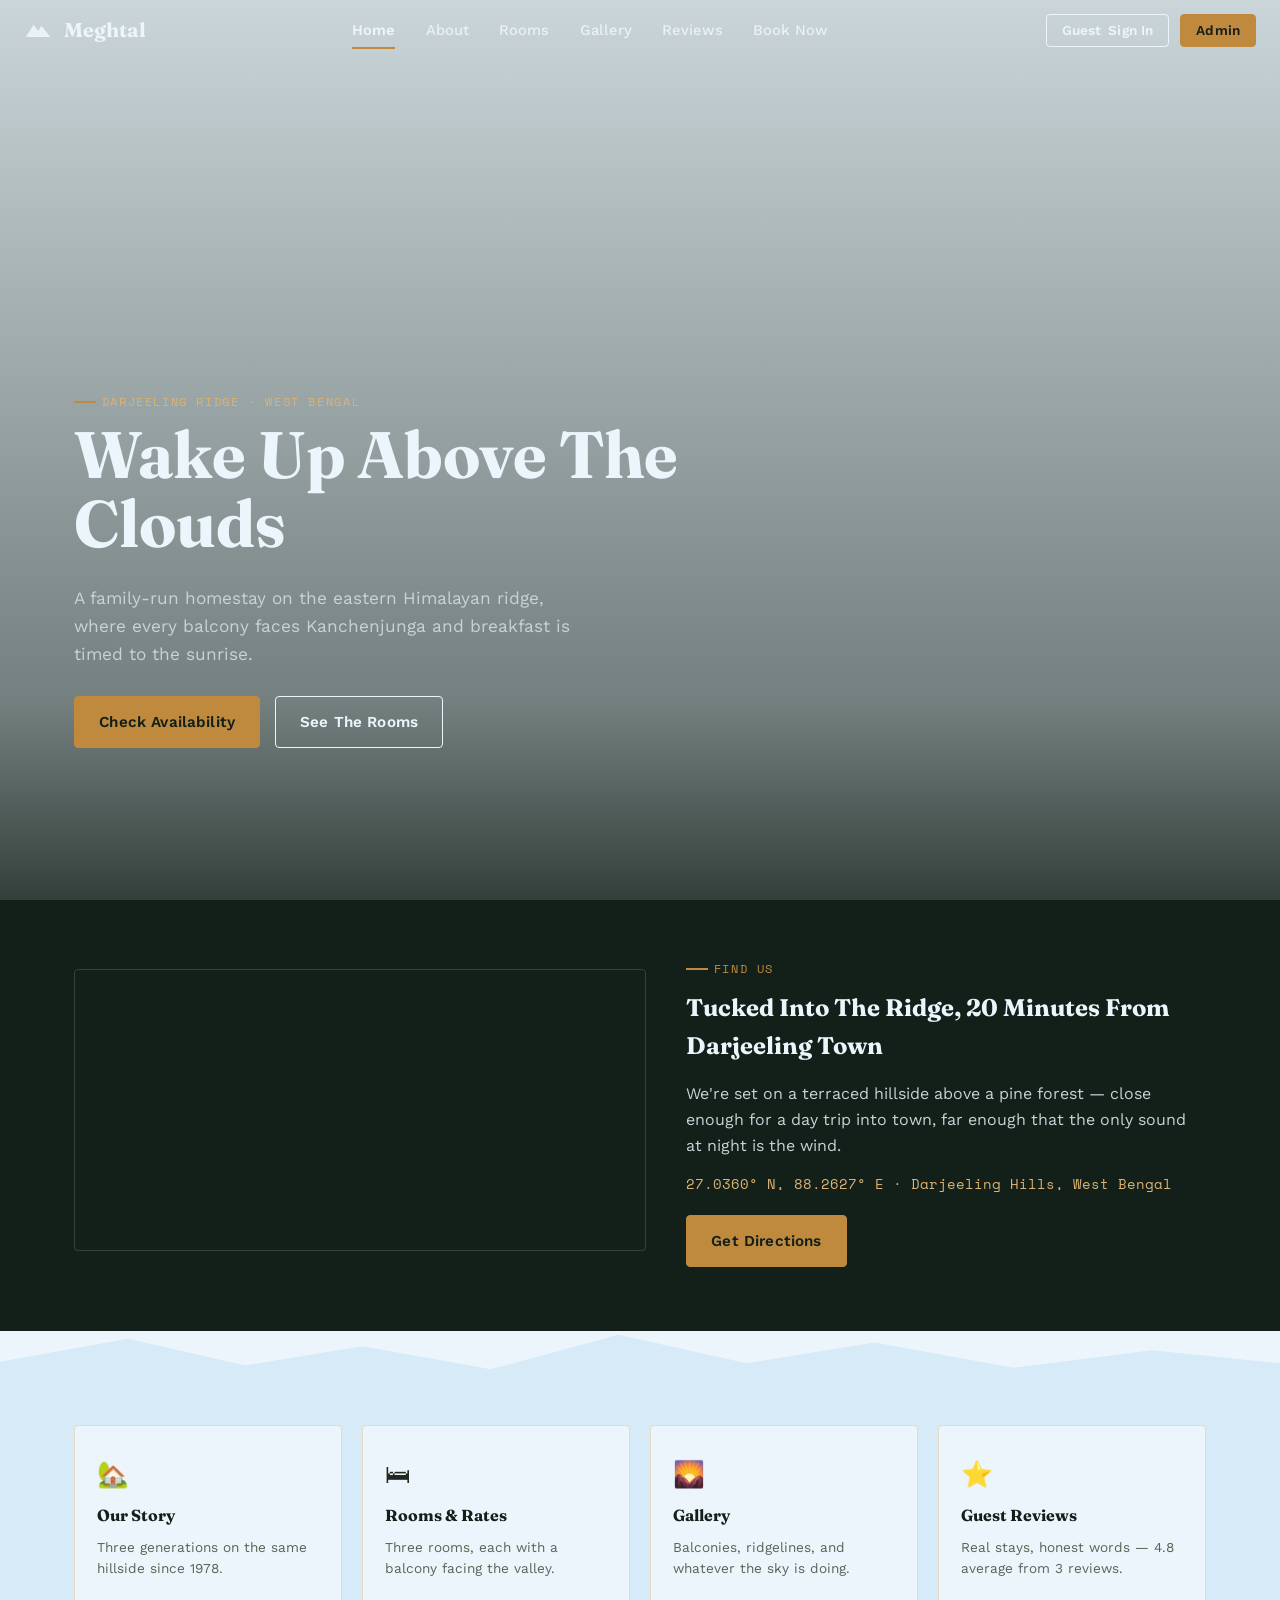
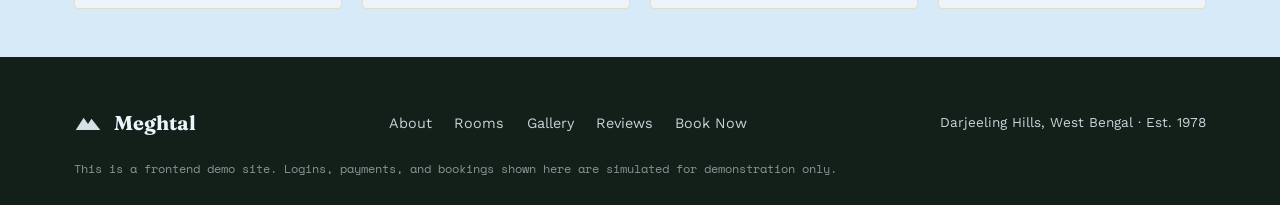
==== index.html @ 8d08bd05 "first commit" ====
<!DOCTYPE html>
<html lang="en">
<head>
  <meta charset="UTF-8">
  <meta name="viewport" content="width=device-width, initial-scale=1.0">
  <title>Meghtal — A Mountain Homestay</title>
  <link rel="preconnect" href="https://fonts.googleapis.com">
  <link rel="preconnect" href="https://fonts.gstatic.com" crossorigin>
  <link href="https://fonts.googleapis.com/css2?family=Fraunces:opsz,wght@9..144,400;9..144,600;9..144,700;9..144,900&family=Work+Sans:wght@400;500;600&family=Space+Mono:wght@400;700&display=swap" rel="stylesheet">
  <link rel="stylesheet" href="css/style.css">
  <style>
    /* ---- Hero ---- */
    .hero {
      position: relative;
      min-height: 100vh;
      display: flex;
      align-items: flex-end;
      background:
        linear-gradient(180deg, rgba(18,32,25,.15) 0%, rgba(18,32,25,.55) 78%, rgba(18,32,25,.85) 100%),
        url('https://images.unsplash.com/photo-1470770841072-f978cf4d019e?auto=format&fit=crop&w=1920&q=80') center/cover no-repeat;
      color: var(--snow);
    }
    .hero-inner { padding: 120px 24px 64px; max-width: var(--maxw); margin: 0 auto; width: 100%; }
    .hero h1 { color: var(--snow); font-size: clamp(2.1rem, 5.6vw, 4.1rem); line-height: 1.05; max-width: 14ch; }
    .hero p.lede { max-width: 46ch; font-size: 1.08rem; color: var(--mist-light); margin-bottom: 1.6em; }
    .hero-ctas { display: flex; gap: .9em; flex-wrap: wrap; }

    /* ---- Location ---- */
    .locate { background: var(--pine-dark); color: var(--snow); padding: 52px 0 0; }
    .locate-grid { display: grid; grid-template-columns: 1.1fr 1fr; gap: 40px; align-items: center; padding-bottom: 64px; }
    .locate-map { border-radius: var(--radius); overflow: hidden; border: 1px solid rgba(255,255,255,.15); cursor: pointer; position: relative; }
    .locate-map iframe { width: 100%; height: 280px; border: 0; display: block; pointer-events: none; }
    .locate-map .tap { position: absolute; inset: 0; display: flex; align-items: center; justify-content: center; background: rgba(18,32,25,0); transition: background .2s; }
    .locate-map:hover .tap { background: rgba(18,32,25,.25); }
    .locate-map .tap span { opacity: 0; background: var(--amber); color: var(--pine-dark); padding: .6em 1.1em; border-radius: var(--radius); font-weight: 600; font-size: .85rem; transition: opacity .2s; }
    .locate-map:hover .tap span { opacity: 1; }
    .locate-text p { color: var(--mist-light); }
    .locate-addr { font-family: 'Space Mono', monospace; font-size: .85rem; color: var(--amber-light); margin: 1em 0 1.4em; }

    /* ---- Quick-links strip ---- */
    .quicklinks {
      background: var(--parchment);
      padding: 48px 0;
    }
    .ql-grid {
      display: grid;
      grid-template-columns: repeat(4, 1fr);
      gap: 20px;
    }
    .ql-card {
      background: var(--snow);
      border: 1px solid #E3DCC9;
      border-radius: var(--radius);
      padding: 28px 22px;
      text-decoration: none;
      color: var(--ink);
      display: flex;
      flex-direction: column;
      gap: .5em;
      transition: box-shadow .2s, transform .2s;
    }
    .ql-card:hover { box-shadow: 0 6px 24px rgba(18,32,25,.1); transform: translateY(-2px); }
    .ql-card .icon { font-size: 1.6rem; }
    .ql-card h3 { font-size: 1rem; margin: 0; }
    .ql-card p { font-size: .85rem; color: #5A6358; margin: 0; }

    @media (max-width: 1024px) { .locate-grid { grid-template-columns: 1fr; } .ql-grid { grid-template-columns: repeat(2, 1fr); } }
    @media (max-width: 640px)  { .ql-grid { grid-template-columns: 1fr; } .hero-inner { padding: 100px 20px 46px; } }
  </style>
</head>
<body>

<!-- NAV -->
<header class="nav" id="siteNav">
  <a href="index.html" class="brand">
    <svg viewBox="0 0 32 32" fill="none"><path d="M2 24 L11 10 L16 17 L20 11 L30 24 Z" fill="currentColor" opacity="0.9"/></svg>
    Meghtal
  </a>
  <nav class="links" id="navLinks">
    <a href="index.html">Home</a>
    <a href="about.html">About</a>
    <a href="rooms.html">Rooms</a>
    <a href="gallery.html">Gallery</a>
    <a href="reviews.html">Reviews</a>
    <a href="book.html">Book Now</a>
  </nav>
  <div class="navRight">
    <span id="authStatus" style="font-size:.82rem; font-family:'Space Mono',monospace;"></span>
    <button class="btn small" id="btnUserLogin"><span class="txt">Guest</span> Sign In</button>
    <button class="btn amber small" id="btnAdminLogin">Admin</button>
    <button class="hamburger" id="hamBtn"><span></span><span></span><span></span></button>
  </div>
</header>

<div class="mobileMenu" id="mobileMenu">
  <button class="closeX" id="mobileClose">&times;</button>
  <a href="index.html">Home</a>
  <a href="about.html">About</a>
  <a href="rooms.html">Rooms</a>
  <a href="gallery.html">Gallery</a>
  <a href="reviews.html">Reviews</a>
  <a href="book.html">Book Now</a>
</div>

<!-- HERO -->
<section class="hero" id="home">
  <div class="hero-inner">
    <div class="eyebrow" style="color:var(--amber-light);">Darjeeling Ridge · West Bengal</div>
    <h1>Wake Up Above The Clouds</h1>
    <p class="lede">A family-run homestay on the eastern Himalayan ridge, where every balcony faces Kanchenjunga and breakfast is timed to the sunrise.</p>
    <div class="hero-ctas">
      <a href="book.html" class="btn amber">Check Availability</a>
      <a href="rooms.html" class="btn outline">See The Rooms</a>
    </div>
  </div>
</section>

<!-- LOCATION -->
<section class="locate">
  <div class="container locate-grid">
    <div class="locate-map" id="mapClick">
      <iframe loading="lazy" src="https://maps.google.com/maps?q=27.0360,88.2627&z=13&output=embed"></iframe>
      <div class="tap"><span>Open in Google Maps →</span></div>
    </div>
    <div class="locate-text">
      <div class="eyebrow" style="color:var(--amber);">Find Us</div>
      <h2 style="color:var(--snow);">Tucked Into The Ridge, 20 Minutes From Darjeeling Town</h2>
      <p>We're set on a terraced hillside above a pine forest — close enough for a day trip into town, far enough that the only sound at night is the wind.</p>
      <div class="locate-addr">27.0360° N, 88.2627° E · Darjeeling Hills, West Bengal</div>
      <a class="btn amber" href="https://www.google.com/maps?q=27.0360,88.2627" target="_blank" rel="noopener">Get Directions</a>
    </div>
  </div>
</section>

<svg class="ridge parchment" viewBox="0 0 1200 60" preserveAspectRatio="none"><path d="M0 60 L0 40 L120 10 L230 45 L340 20 L460 50 L580 5 L700 42 L820 15 L950 48 L1080 25 L1200 42 L1200 60 Z"/></svg>

<!-- QUICK LINKS -->
<section class="quicklinks">
  <div class="container">
    <div class="ql-grid">
      <a href="about.html" class="ql-card">
        <div class="icon">🏡</div>
        <h3>Our Story</h3>
        <p>Three generations on the same hillside since 1978.</p>
      </a>
      <a href="rooms.html" class="ql-card">
        <div class="icon">🛏</div>
        <h3>Rooms &amp; Rates</h3>
        <p>Three rooms, each with a balcony facing the valley.</p>
      </a>
      <a href="gallery.html" class="ql-card">
        <div class="icon">🌄</div>
        <h3>Gallery</h3>
        <p>Balconies, ridgelines, and whatever the sky is doing.</p>
      </a>
      <a href="reviews.html" class="ql-card">
        <div class="icon">⭐</div>
        <h3>Guest Reviews</h3>
        <p>Real stays, honest words — 4.8 average from 3 reviews.</p>
      </a>
    </div>
  </div>
</section>

<!-- FOOTER -->
<footer>
  <div class="container">
    <div class="footer-grid">
      <a href="index.html" class="brand">
        <svg viewBox="0 0 32 32" fill="none"><path d="M2 24 L11 10 L16 17 L20 11 L30 24 Z" fill="currentColor" opacity="0.9"/></svg>
        Meghtal
      </a>
      <nav class="footer-nav">
        <a href="about.html">About</a>
        <a href="rooms.html">Rooms</a>
        <a href="gallery.html">Gallery</a>
        <a href="reviews.html">Reviews</a>
        <a href="book.html">Book Now</a>
      </nav>
      <div style="font-size:.85rem;">Darjeeling Hills, West Bengal · Est. 1978</div>
    </div>
    <div class="fine">This is a frontend demo site. Logins, payments, and bookings shown here are simulated for demonstration only.</div>
  </div>
</footer>

<!-- AUTH MODALS (shared across all pages) -->
<div class="overlay" id="adminOverlay">
  <div class="modal">
    <button class="closeX" data-close="adminOverlay">&times;</button>
    <h3>Admin Sign In</h3>
    <div class="hint">demo credentials — admin / mountain2026</div>
    <div class="field"><label>Username</label><input type="text" id="adminUser"></div>
    <div class="field"><label>Password</label><input type="password" id="adminPass"></div>
    <button class="btn amber" id="adminSubmit" style="width:100%;justify-content:center;">Sign In</button>
    <div class="err" id="adminErr"></div>
  </div>
</div>

<div class="overlay" id="userOverlay">
  <div class="modal">
    <button class="closeX" data-close="userOverlay">&times;</button>
    <h3>Guest Sign In</h3>
    <div class="hint">No password needed — just tell us who you are</div>
    <div class="field"><label>Your Name</label><input type="text" id="userName"></div>
    <div class="field"><label>Email</label><input type="email" id="userEmail"></div>
    <button class="btn amber" id="userSubmit" style="width:100%;justify-content:center;">Continue</button>
    <div class="err" id="userErr"></div>
  </div>
</div>

<div class="toast" id="toast"></div>

<script src="js/app.js"></script>
<script>
  document.getElementById('mapClick').addEventListener('click', () => {
    window.open('https://www.google.com/maps?q=27.0360,88.2627', '_blank');
  });
</script>
</body>
</html>
---- css/style.css ----
/* ================================================
   Meghtal Homestay — Shared Stylesheet
   ================================================ */

:root {
  --pine: #1F3B2C;
  --pine-light: #3B5D46;
  --pine-dark: #122019;
  --mist: #8CA3AE;
  --mist-light: #C7D3D6;
  --amber: #C08A3E;
  --amber-light: #DDB273;
  --parchment: #D6EAF8;   /* was #EFE8D8 — now light sky blue */
  --snow: #EBF5FB;         /* was #FBFAF7 — now very light sky blue */
  --ink: #23281F;
  --gold: #D9A441;
  --danger: #A34A3B;
  --radius: 4px;
  --maxw: 1180px;
}

*, *::before, *::after { box-sizing: border-box; }
html { scroll-behavior: smooth; }
body {
  margin: 0;
  background: var(--snow);
  color: var(--ink);
  font-family: 'Work Sans', sans-serif;
  font-size: 16px;
  line-height: 1.6;
  -webkit-font-smoothing: antialiased;
}
h1, h2, h3, h4 {
  font-family: 'Fraunces', serif;
  margin: 0 0 .4em;
  color: var(--pine-dark);
  font-weight: 700;
}
.eyebrow {
  font-family: 'Space Mono', monospace;
  font-size: .72rem;
  letter-spacing: .14em;
  text-transform: uppercase;
  color: var(--amber);
  display: inline-flex;
  align-items: center;
  gap: .5em;
  margin-bottom: .9em;
}
.eyebrow::before {
  content: '';
  width: 22px;
  height: 2px;
  background: var(--amber);
  display: inline-block;
}
a { color: inherit; }
img { max-width: 100%; display: block; }
.container { max-width: var(--maxw); margin: 0 auto; padding: 0 24px; }
button { font-family: inherit; cursor: pointer; }

/* ---- Buttons ---- */
.btn {
  display: inline-flex;
  align-items: center;
  gap: .5em;
  padding: .85em 1.6em;
  border-radius: var(--radius);
  border: 1.5px solid var(--pine);
  background: var(--pine);
  color: var(--snow);
  font-weight: 600;
  font-size: .95rem;
  letter-spacing: .01em;
  transition: transform .15s ease, background .15s ease;
  text-decoration: none;
  cursor: pointer;
}
.btn:hover { background: var(--pine-light); transform: translateY(-1px); }
.btn.outline { background: transparent; color: var(--snow); border-color: var(--snow); }
.btn.outline:hover { background: rgba(255,255,255,.12); }
.btn.amber { background: var(--amber); border-color: var(--amber); color: var(--pine-dark); }
.btn.amber:hover { background: var(--amber-light); }
.btn.ghost { background: transparent; color: var(--pine); border-color: var(--pine-light); }
.btn.ghost:hover { background: var(--parchment); }
.btn.small { padding: .45em 1em; font-size: .82rem; }
.btn:disabled { opacity: .5; cursor: not-allowed; }

/* ---- Ridgeline divider ---- */
.ridge { width: 100%; height: 46px; display: block; }
.ridge path { fill: var(--pine); }
.ridge.flip { transform: rotate(180deg); }
.ridge.parchment path { fill: var(--parchment); }
.ridge.snow path { fill: var(--snow); }

/* ---- NAV ---- */
header.nav {
  position: fixed;
  top: 0; left: 0; right: 0;
  z-index: 500;
  display: flex;
  align-items: center;
  justify-content: space-between;
  padding: 14px 24px;
  transition: background .25s ease, box-shadow .25s ease, padding .25s ease;
}
header.nav.solid {
  background: rgba(214, 234, 248, 0.96);
  backdrop-filter: blur(6px);
  box-shadow: 0 1px 0 rgba(0,0,0,.06);
  padding: 10px 24px;
}
.brand {
  display: flex;
  align-items: center;
  gap: .6em;
  font-family: 'Fraunces', serif;
  font-weight: 700;
  font-size: 1.25rem;
  color: var(--snow);
  text-decoration: none;
}
header.nav.solid .brand { color: var(--pine-dark); }
.brand svg { width: 28px; height: 28px; }

nav.links { display: flex; gap: 1.9em; align-items: center; }
nav.links a {
  font-size: .92rem;
  font-weight: 500;
  color: var(--snow);
  text-decoration: none;
  opacity: .9;
  position: relative;
}
header.nav.solid nav.links a { color: var(--ink); }
nav.links a.active { opacity: 1; font-weight: 600; }
nav.links a.active::after {
  content: '';
  position: absolute;
  left: 0; right: 0; bottom: -7px;
  height: 2px;
  background: var(--amber);
}

/* Nav on non-hero pages (always solid) */
header.nav.page-nav {
  background: rgba(214, 234, 248, 0.97);
  backdrop-filter: blur(6px);
  box-shadow: 0 1px 0 rgba(0,0,0,.06);
  padding: 10px 24px;
}
header.nav.page-nav .brand { color: var(--pine-dark); }
header.nav.page-nav nav.links a { color: var(--ink); }
header.nav.page-nav .hamburger span { background: var(--pine-dark); }

.navRight { display: flex; align-items: center; gap: .7em; }
.navRight .btn { padding: .55em 1.1em; font-size: .85rem; }

/* Guest Sign In button — always visible regardless of nav state */
#btnUserLogin {
  background: transparent;
  border: 1.5px solid var(--snow);
  color: var(--snow);
}
#btnUserLogin:hover {
  background: rgba(255,255,255,.15);
}
/* When nav is solid (scrolled) or on a page-nav, switch to dark style */
header.nav.solid #btnUserLogin,
header.nav.page-nav #btnUserLogin {
  border-color: var(--pine);
  color: var(--pine);
  background: transparent;
}
header.nav.solid #btnUserLogin:hover,
header.nav.page-nav #btnUserLogin:hover {
  background: #c2dff0;
}

.hamburger {
  display: none;
  flex-direction: column;
  gap: 5px;
  background: none;
  border: none;
  padding: 6px;
}
.hamburger span { width: 24px; height: 2px; background: var(--snow); }
header.nav.solid .hamburger span { background: var(--pine-dark); }

.mobileMenu {
  display: none;
  position: fixed;
  top: 0; right: 0;
  width: 78%; max-width: 320px; height: 100vh;
  background: var(--pine-dark);
  z-index: 600;
  padding: 26px 22px;
  flex-direction: column;
  gap: 1.4em;
  transform: translateX(100%);
  transition: transform .25s ease;
}
.mobileMenu.open { transform: translateX(0); }
.mobileMenu a { color: var(--snow); text-decoration: none; font-size: 1.05rem; }
.mobileMenu .closeX { align-self: flex-end; background: none; border: none; color: var(--snow); font-size: 1.4rem; cursor: pointer; }

/* ---- Sections ---- */
section { padding: 88px 0; }
section.parchment { background: var(--parchment); }
section.dark-section { background: var(--pine-dark); color: var(--snow); }
.section-head { max-width: 640px; margin-bottom: 3em; }
.section-head p { color: #4B5548; font-size: 1.05rem; }

/* Page hero banner (non-index pages) */
.page-hero {
  padding: 140px 0 64px;
  background: linear-gradient(180deg, var(--pine-dark) 0%, var(--pine) 100%);
  color: var(--snow);
  text-align: center;
}
.page-hero h1 { color: var(--snow); font-size: clamp(2rem, 4vw, 3.2rem); }
.page-hero p { color: var(--mist-light); max-width: 52ch; margin: .6em auto 0; font-size: 1.05rem; }

/* ---- Forms ---- */
.field { margin-bottom: 1em; }
.field label {
  display: block;
  font-size: .78rem;
  text-transform: uppercase;
  letter-spacing: .05em;
  color: var(--pine-dark);
  margin-bottom: .4em;
  font-family: 'Space Mono', monospace;
}
.field input,
.field textarea,
.field select {
  width: 100%;
  padding: .75em .8em;
  border: 1px solid #CFC6AC;
  border-radius: 3px;
  font-family: 'Work Sans', sans-serif;
  font-size: .94rem;
  background: #fff;
}
.field textarea { resize: vertical; min-height: 80px; }
.grid2 { display: grid; grid-template-columns: 1fr 1fr; gap: 14px; }
.err { color: var(--danger); font-size: .85rem; min-height: 1.2em; margin-top: .4em; }

/* ---- Modals ---- */
.overlay {
  position: fixed; inset: 0;
  background: rgba(18,32,25,.55);
  z-index: 900;
  display: none;
  align-items: center;
  justify-content: center;
  padding: 20px;
}
.overlay.open { display: flex; }
.modal {
  background: var(--snow);
  border-radius: var(--radius);
  max-width: 420px;
  width: 100%;
  padding: 30px;
  position: relative;
}
.modal .closeX {
  position: absolute; top: 14px; right: 16px;
  background: none; border: none;
  font-size: 1.3rem; color: #8B8B7C; cursor: pointer;
}
.modal h3 { margin-bottom: .2em; }
.modal .hint { font-size: .8rem; color: #8B8B7C; margin-bottom: 1.2em; font-family: 'Space Mono', monospace; }
.confirm-card { text-align: center; }
.confirm-card .ref {
  font-family: 'Space Mono', monospace;
  background: var(--parchment);
  padding: .7em 1em;
  border-radius: 3px;
  margin: 1em 0;
  font-weight: 700;
  letter-spacing: .05em;
}

/* ---- Toast ---- */
.toast {
  position: fixed; bottom: 26px; left: 50%;
  transform: translateX(-50%);
  background: var(--pine-dark); color: var(--snow);
  padding: 14px 22px;
  border-radius: var(--radius);
  z-index: 1000;
  font-size: .9rem;
  display: none;
  box-shadow: 0 6px 24px rgba(0,0,0,.25);
}
.toast.show { display: block; }

/* ---- Footer ---- */
footer {
  background: var(--pine-dark);
  color: var(--mist-light);
  padding: 50px 0 26px;
}
.footer-grid {
  display: flex;
  justify-content: space-between;
  flex-wrap: wrap;
  gap: 1.4em;
  align-items: center;
}
.footer-grid .brand { color: var(--snow); }
.footer-nav { display: flex; gap: 1.4em; flex-wrap: wrap; }
.footer-nav a { color: var(--mist-light); text-decoration: none; font-size: .9rem; transition: color .15s; }
.footer-nav a:hover { color: var(--snow); }
footer .fine {
  font-size: .78rem; opacity: .65;
  margin-top: 1.6em;
  font-family: 'Space Mono', monospace;
}

/* ---- Responsive ---- */
@media (max-width: 1024px) {
  .grid2 { grid-template-columns: 1fr; }
}
@media (max-width: 640px) {
  nav.links { display: none; }
  .hamburger { display: flex; }
  .mobileMenu { display: flex; }
  section { padding: 60px 0; }
  .page-hero { padding: 110px 0 48px; }
  .navRight .btn span.txt { display: none; }
}
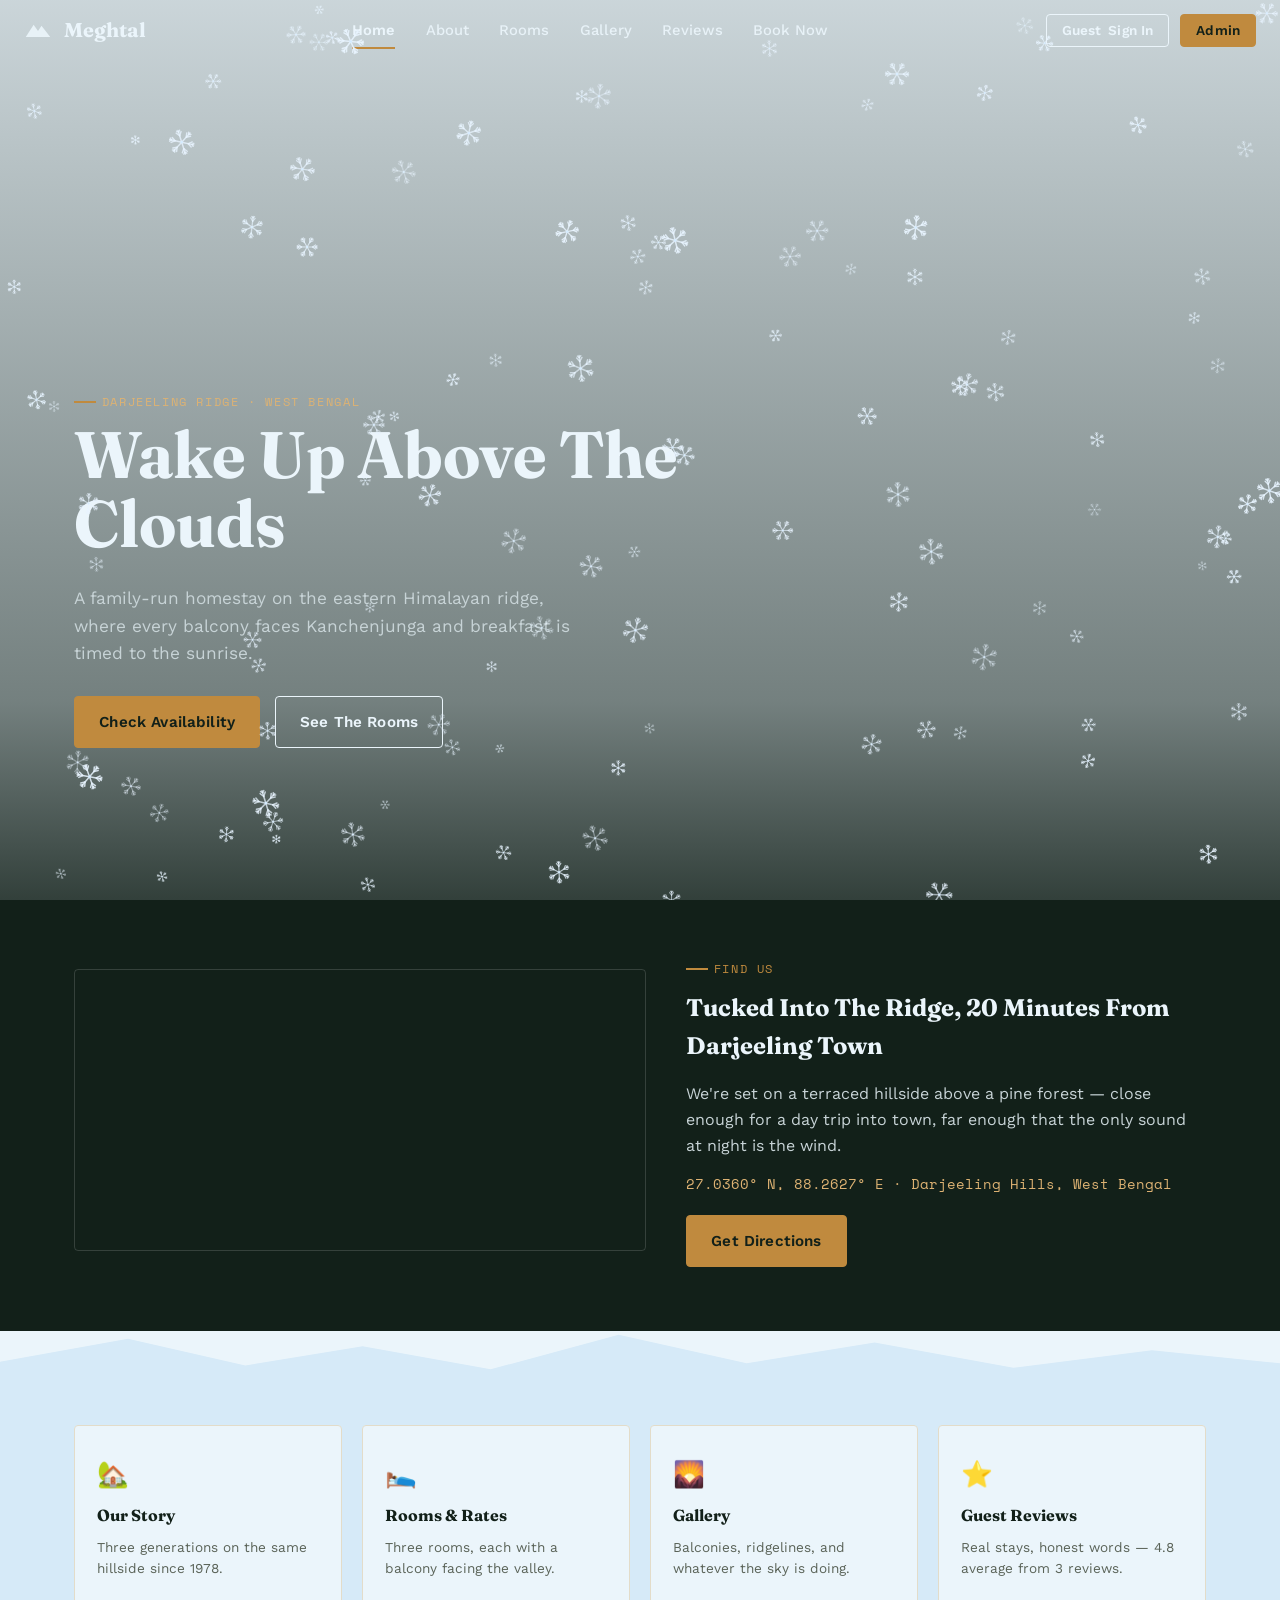
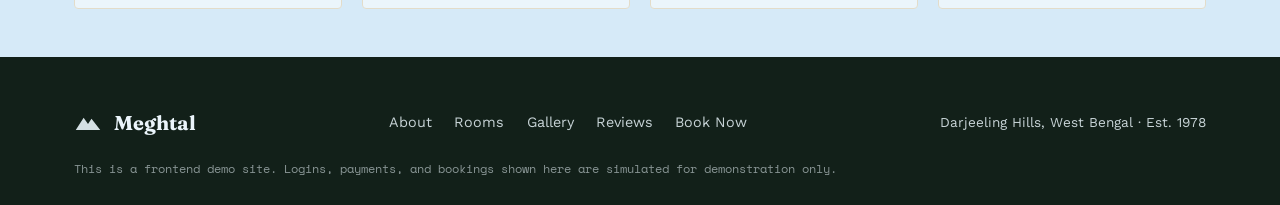
==== commit 1932e96c: "update all" ====
--- a/index.html
+++ b/index.html
@@ -1,9 +1,9 @@
-<!DOCTYPE html>
+﻿<!DOCTYPE html>
 <html lang="en">
 <head>
   <meta charset="UTF-8">
   <meta name="viewport" content="width=device-width, initial-scale=1.0">
-  <title>Meghtal — A Mountain Homestay</title>
+  <title>Meghtal &#8212; A Mountain Homestay</title>
   <link rel="preconnect" href="https://fonts.googleapis.com">
   <link rel="preconnect" href="https://fonts.gstatic.com" crossorigin>
   <link href="https://fonts.googleapis.com/css2?family=Fraunces:opsz,wght@9..144,400;9..144,600;9..144,700;9..144,900&family=Work+Sans:wght@400;500;600&family=Space+Mono:wght@400;700&display=swap" rel="stylesheet">
@@ -38,25 +38,12 @@
     .locate-addr { font-family: 'Space Mono', monospace; font-size: .85rem; color: var(--amber-light); margin: 1em 0 1.4em; }
 
     /* ---- Quick-links strip ---- */
-    .quicklinks {
-      background: var(--parchment);
-      padding: 48px 0;
-    }
-    .ql-grid {
-      display: grid;
-      grid-template-columns: repeat(4, 1fr);
-      gap: 20px;
-    }
+    .quicklinks { background: var(--parchment); padding: 48px 0; }
+    .ql-grid { display: grid; grid-template-columns: repeat(4, 1fr); gap: 20px; }
     .ql-card {
-      background: var(--snow);
-      border: 1px solid #E3DCC9;
-      border-radius: var(--radius);
-      padding: 28px 22px;
-      text-decoration: none;
-      color: var(--ink);
-      display: flex;
-      flex-direction: column;
-      gap: .5em;
+      background: var(--snow); border: 1px solid #E3DCC9; border-radius: var(--radius);
+      padding: 28px 22px; text-decoration: none; color: var(--ink);
+      display: flex; flex-direction: column; gap: .5em;
       transition: box-shadow .2s, transform .2s;
     }
     .ql-card:hover { box-shadow: 0 6px 24px rgba(18,32,25,.1); transform: translateY(-2px); }
@@ -105,7 +92,7 @@
 <!-- HERO -->
 <section class="hero" id="home">
   <div class="hero-inner">
-    <div class="eyebrow" style="color:var(--amber-light);">Darjeeling Ridge · West Bengal</div>
+    <div class="eyebrow" style="color:var(--amber-light);">Darjeeling Ridge &middot; West Bengal</div>
     <h1>Wake Up Above The Clouds</h1>
     <p class="lede">A family-run homestay on the eastern Himalayan ridge, where every balcony faces Kanchenjunga and breakfast is timed to the sunrise.</p>
     <div class="hero-ctas">
@@ -120,13 +107,13 @@
   <div class="container locate-grid">
     <div class="locate-map" id="mapClick">
       <iframe loading="lazy" src="https://maps.google.com/maps?q=27.0360,88.2627&z=13&output=embed"></iframe>
-      <div class="tap"><span>Open in Google Maps →</span></div>
+      <div class="tap"><span>Open in Google Maps &#8594;</span></div>
     </div>
     <div class="locate-text">
       <div class="eyebrow" style="color:var(--amber);">Find Us</div>
       <h2 style="color:var(--snow);">Tucked Into The Ridge, 20 Minutes From Darjeeling Town</h2>
-      <p>We're set on a terraced hillside above a pine forest — close enough for a day trip into town, far enough that the only sound at night is the wind.</p>
-      <div class="locate-addr">27.0360° N, 88.2627° E · Darjeeling Hills, West Bengal</div>
+      <p>We're set on a terraced hillside above a pine forest &#8212; close enough for a day trip into town, far enough that the only sound at night is the wind.</p>
+      <div class="locate-addr">27.0360&deg; N, 88.2627&deg; E &middot; Darjeeling Hills, West Bengal</div>
       <a class="btn amber" href="https://www.google.com/maps?q=27.0360,88.2627" target="_blank" rel="noopener">Get Directions</a>
     </div>
   </div>
@@ -139,24 +126,24 @@
   <div class="container">
     <div class="ql-grid">
       <a href="about.html" class="ql-card">
-        <div class="icon">🏡</div>
+        <div class="icon">&#127969;</div>
         <h3>Our Story</h3>
         <p>Three generations on the same hillside since 1978.</p>
       </a>
       <a href="rooms.html" class="ql-card">
-        <div class="icon">🛏</div>
+        <div class="icon">&#128716;</div>
         <h3>Rooms &amp; Rates</h3>
         <p>Three rooms, each with a balcony facing the valley.</p>
       </a>
       <a href="gallery.html" class="ql-card">
-        <div class="icon">🌄</div>
+        <div class="icon">&#127748;</div>
         <h3>Gallery</h3>
         <p>Balconies, ridgelines, and whatever the sky is doing.</p>
       </a>
       <a href="reviews.html" class="ql-card">
-        <div class="icon">⭐</div>
+        <div class="icon">&#11088;</div>
         <h3>Guest Reviews</h3>
-        <p>Real stays, honest words — 4.8 average from 3 reviews.</p>
+        <p>Real stays, honest words &#8212; 4.8 average from 3 reviews.</p>
       </a>
     </div>
   </div>
@@ -177,18 +164,18 @@
         <a href="reviews.html">Reviews</a>
         <a href="book.html">Book Now</a>
       </nav>
-      <div style="font-size:.85rem;">Darjeeling Hills, West Bengal · Est. 1978</div>
+      <div style="font-size:.85rem;">Darjeeling Hills, West Bengal &middot; Est. 1978</div>
     </div>
     <div class="fine">This is a frontend demo site. Logins, payments, and bookings shown here are simulated for demonstration only.</div>
   </div>
 </footer>
 
-<!-- AUTH MODALS (shared across all pages) -->
+<!-- AUTH MODALS -->
 <div class="overlay" id="adminOverlay">
   <div class="modal">
     <button class="closeX" data-close="adminOverlay">&times;</button>
     <h3>Admin Sign In</h3>
-    <div class="hint">demo credentials — admin / mountain2026</div>
+    <div class="hint">demo credentials &#8212; admin / mountain2026</div>
     <div class="field"><label>Username</label><input type="text" id="adminUser"></div>
     <div class="field"><label>Password</label><input type="password" id="adminPass"></div>
     <button class="btn amber" id="adminSubmit" style="width:100%;justify-content:center;">Sign In</button>
@@ -200,7 +187,7 @@
   <div class="modal">
     <button class="closeX" data-close="userOverlay">&times;</button>
     <h3>Guest Sign In</h3>
-    <div class="hint">No password needed — just tell us who you are</div>
+    <div class="hint">No password needed &#8212; just tell us who you are</div>
     <div class="field"><label>Your Name</label><input type="text" id="userName"></div>
     <div class="field"><label>Email</label><input type="email" id="userEmail"></div>
     <button class="btn amber" id="userSubmit" style="width:100%;justify-content:center;">Continue</button>
@@ -209,12 +196,12 @@
 </div>
 
 <div class="toast" id="toast"></div>
-
 <script src="js/app.js"></script>
 <script>
   document.getElementById('mapClick').addEventListener('click', () => {
     window.open('https://www.google.com/maps?q=27.0360,88.2627', '_blank');
   });
 </script>
+<script src="js/snow.js"></script>
 </body>
 </html>
